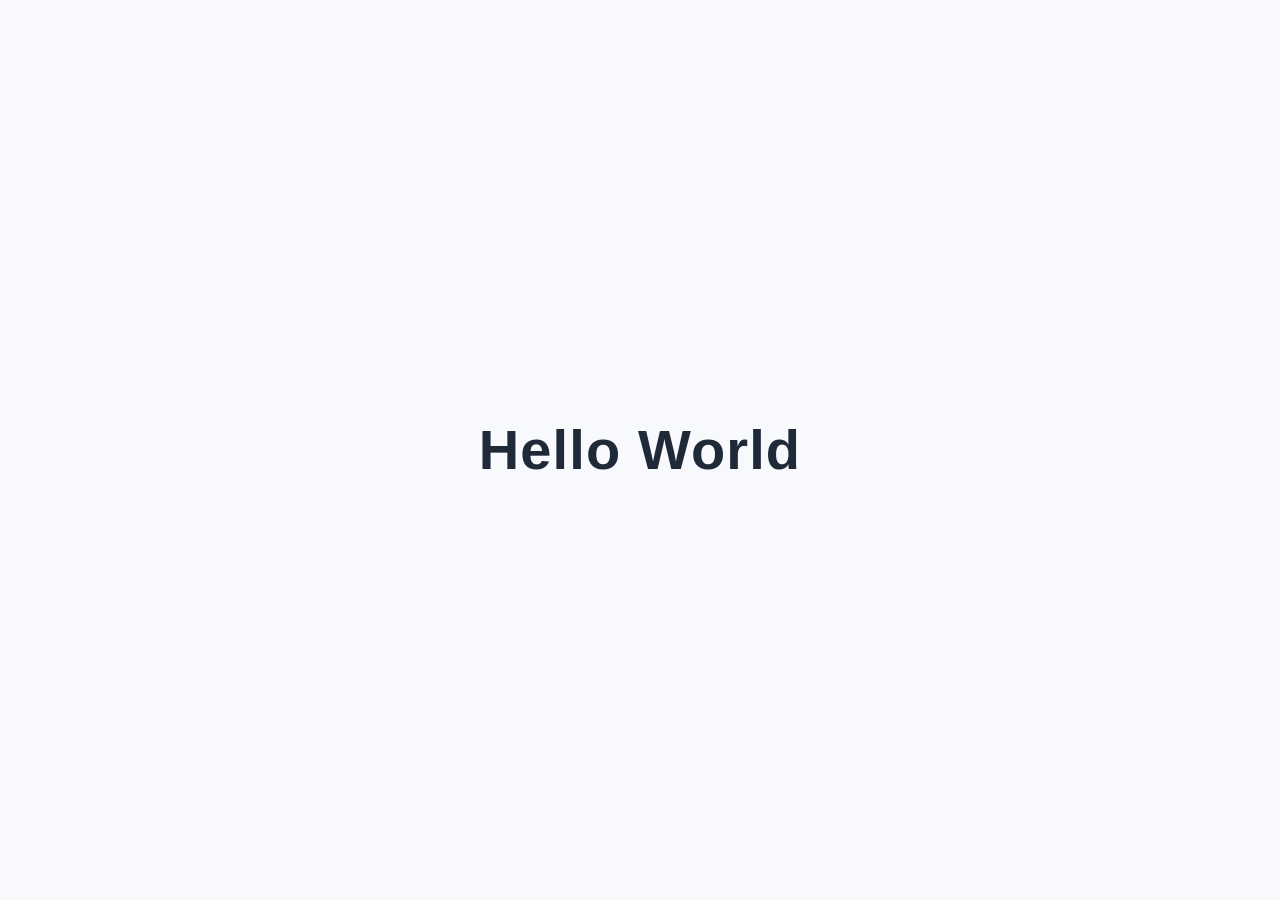
==== index.html @ 7c7beb5a "Create index.html" ====
﻿<!doctype html>
<html lang="de">
<head>
  <meta charset="utf-8">
  <meta name="viewport" content="width=device-width, initial-scale=1">
  <title>Hello World</title>
  <style>
    :root {
      color-scheme: light;
    }

    * {
      box-sizing: border-box;
    }

    html,
    body {
      height: 100%;
      margin: 0;
    }

    body {
      display: grid;
      place-items: center;
      background: #f7f9fc;
      color: #1f2937;
      font-family: "Segoe UI", "Helvetica Neue", Arial, sans-serif;
    }

    h1 {
      margin: 0;
      font-size: clamp(2rem, 6vw, 3.5rem);
      font-weight: 700;
      line-height: 1.1;
      letter-spacing: 0.02em;
      text-align: center;
    }
  </style>
</head>
<body>
  <h1>Hello World</h1>
</body>
</html>
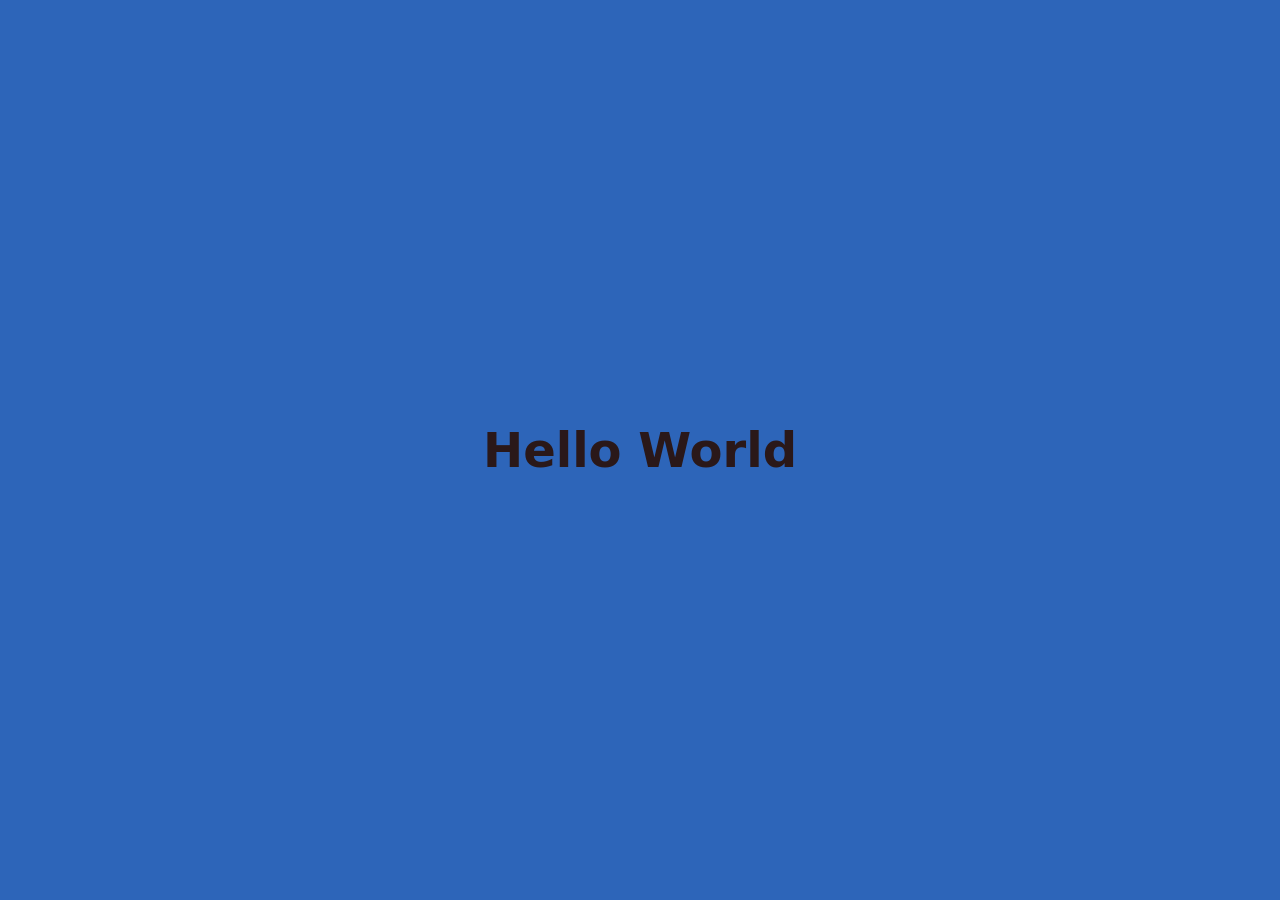
==== commit 6472a689: "different colour" ====
--- a/index.html
+++ b/index.html
@@ -1,43 +1,15 @@
 ﻿<!doctype html>
 <html lang="de">
-<head>
-  <meta charset="utf-8">
-  <meta name="viewport" content="width=device-width, initial-scale=1">
-  <title>Hello World</title>
-  <style>
-    :root {
-      color-scheme: light;
-    }
-
-    * {
-      box-sizing: border-box;
-    }
-
-    html,
-    body {
-      height: 100%;
-      margin: 0;
-    }
-
-    body {
-      display: grid;
-      place-items: center;
-      background: #f7f9fc;
-      color: #1f2937;
-      font-family: "Segoe UI", "Helvetica Neue", Arial, sans-serif;
-    }
-
-    h1 {
-      margin: 0;
-      font-size: clamp(2rem, 6vw, 3.5rem);
-      font-weight: 700;
-      line-height: 1.1;
-      letter-spacing: 0.02em;
-      text-align: center;
-    }
-  </style>
-</head>
-<body>
-  <h1>Hello World</h1>
-</body>
+  <head>
+    <meta charset="utf-8" />
+    <meta name="viewport" content="width=device-width, initial-scale=1" />
+    <title>Hello World</title>
+    <link rel="stylesheet" href="styles.css" />
+  </head>
+  <body>
+    <main>
+      <h1>Hello World</h1>
+    </main>
+    <script src="script.js"></script>
+  </body>
 </html>
--- a/styles.css
+++ b/styles.css
@@ -0,0 +1,19 @@
+﻿html,
+body {
+  height: 100%;
+  margin: 0;
+}
+
+body {
+  display: grid;
+  place-items: center;
+  background: #2d65b9;
+  color: #2a1819;
+  font-family: system-ui, -apple-system, "Segoe UI", Roboto, sans-serif;
+}
+
+h1 {
+  margin: 0;
+  font-size: clamp(2rem, 5vw, 3rem);
+  font-weight: 700;
+}
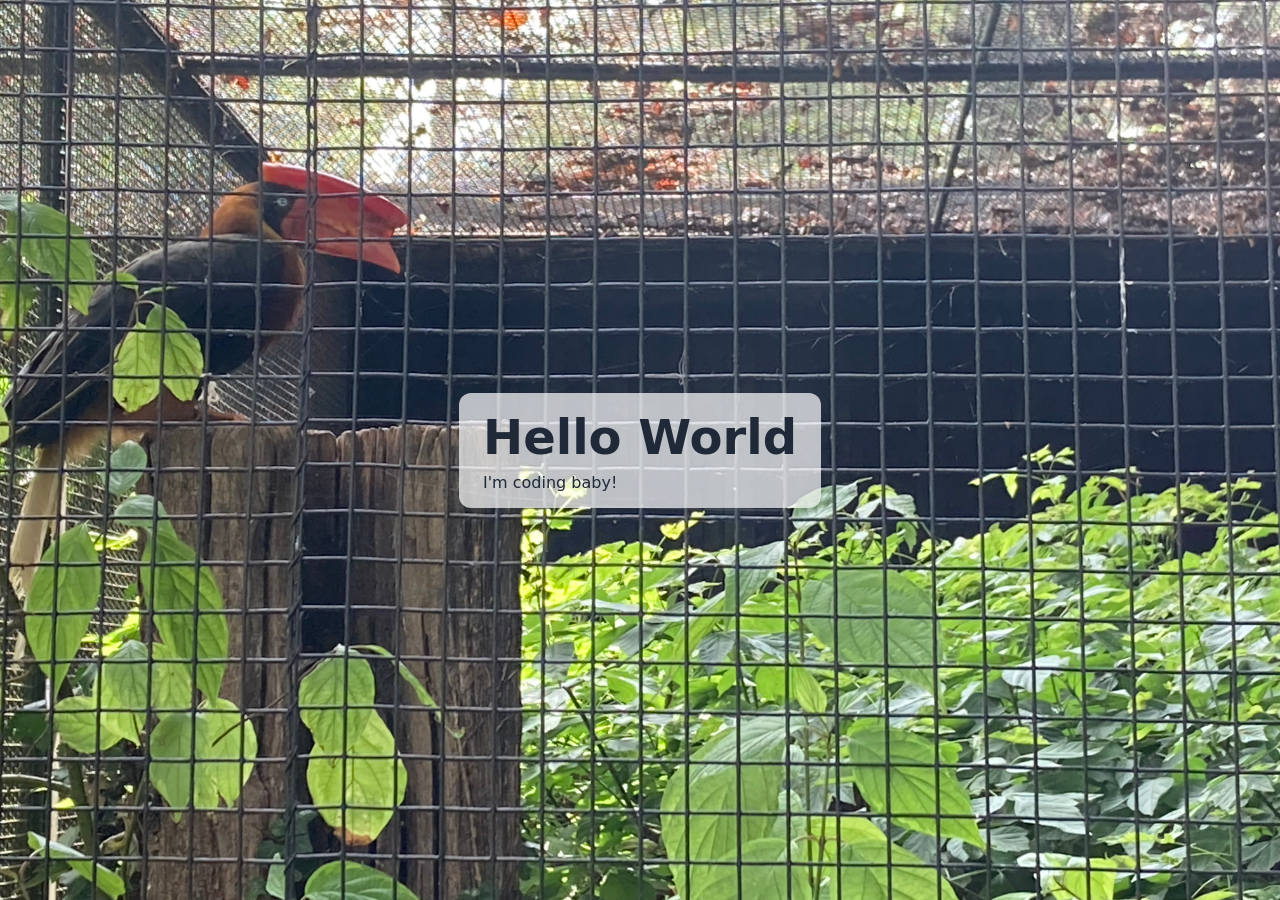
==== commit 315ac0c5: "picture in the background" ====
--- a/index.html
+++ b/index.html
@@ -9,6 +9,7 @@
   <body>
     <main>
       <h1>Hello World</h1>
+      <p>I'm coding baby!</p>
     </main>
     <script src="script.js"></script>
   </body>
--- a/styles.css
+++ b/styles.css
@@ -7,9 +7,19 @@
 body {
   display: grid;
   place-items: center;
-  background: #2d65b9;
-  color: #2a1819;
+  background-color: #f5f7fa;
+  background-image: url("IMG_8023.JPG");
+  background-size: cover;
+  background-position: center;
+  background-repeat: no-repeat;
+  color: #1f2937;
   font-family: system-ui, -apple-system, "Segoe UI", Roboto, sans-serif;
+}
+
+main {
+  background: rgba(255, 255, 255, 0.7);
+  padding: 1rem 1.5rem;
+  border-radius: 0.75rem;
 }
 
 h1 {
@@ -17,3 +27,7 @@
   font-size: clamp(2rem, 5vw, 3rem);
   font-weight: 700;
 }
+
+p {
+  margin: 0.5rem 0 0;
+}
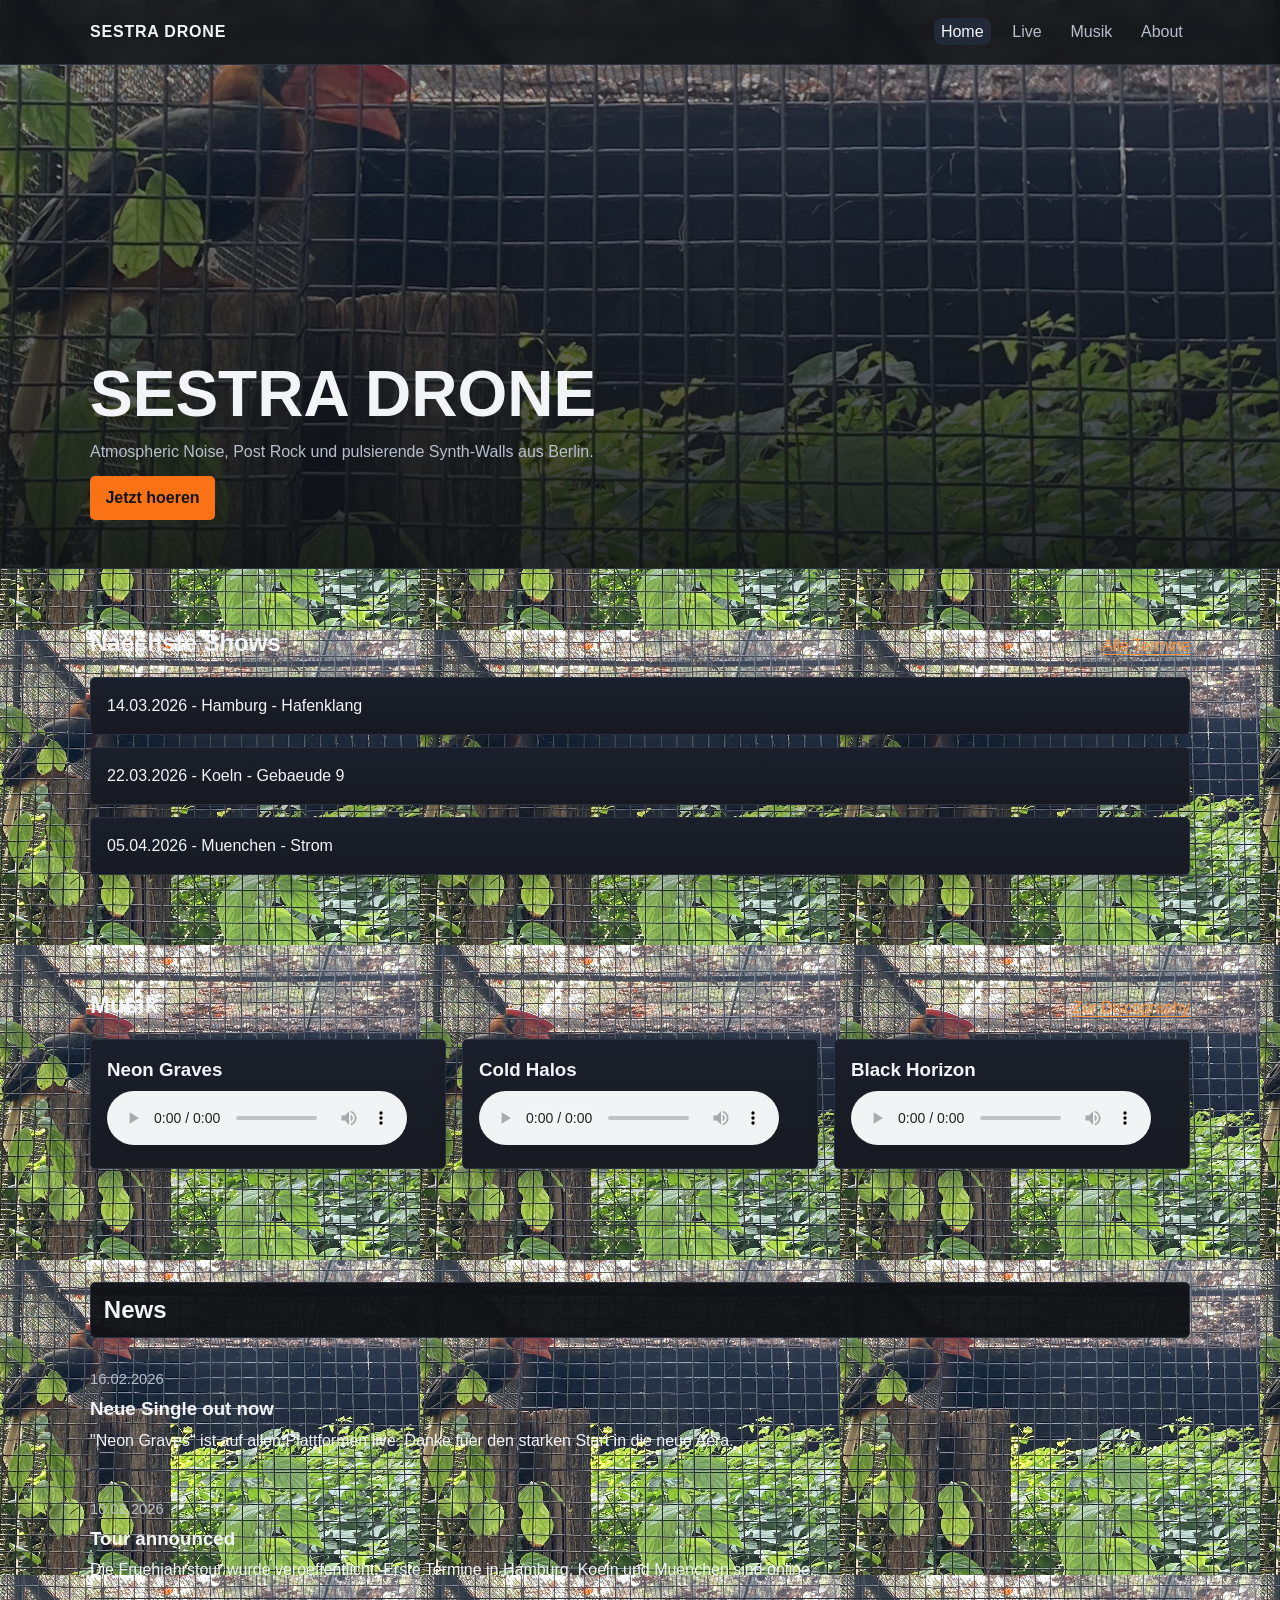
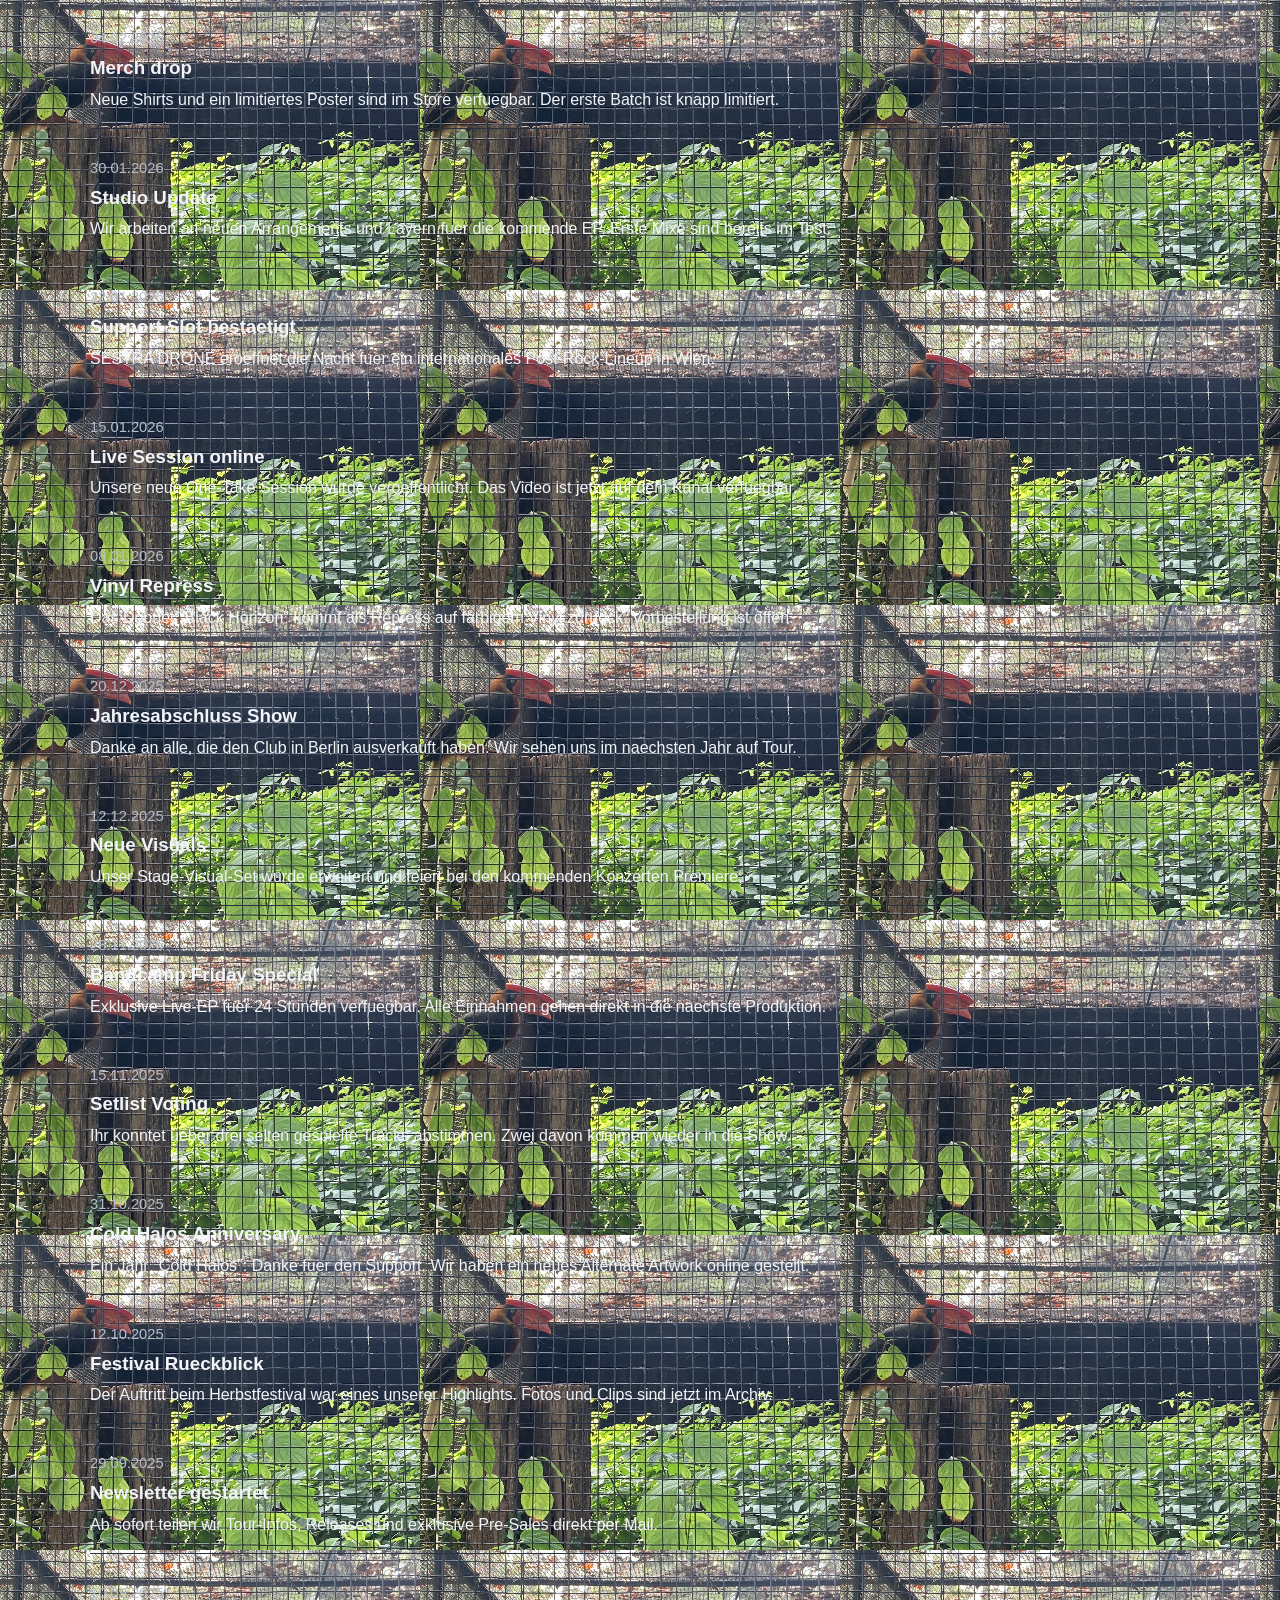
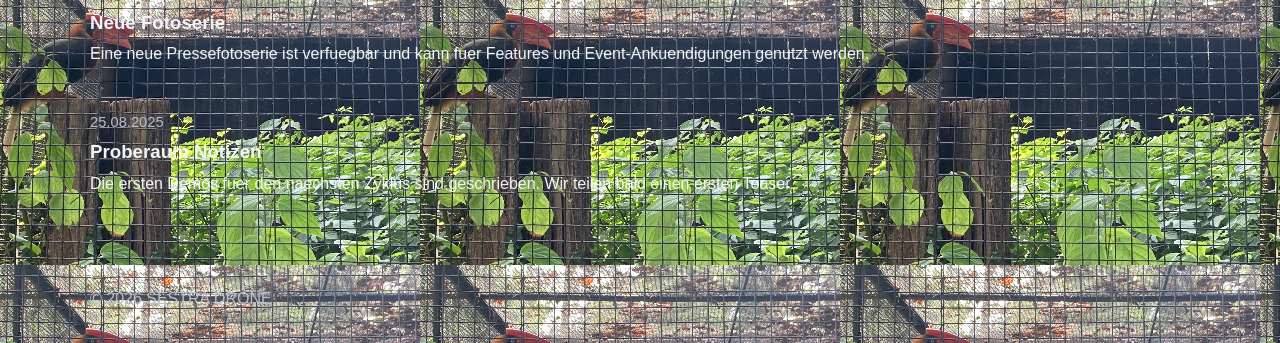
==== commit 89a6440b: "band website update" ====
--- a/index.html
+++ b/index.html
@@ -1,16 +1,180 @@
-﻿<!doctype html>
+<!doctype html>
 <html lang="de">
-  <head>
-    <meta charset="utf-8" />
-    <meta name="viewport" content="width=device-width, initial-scale=1" />
-    <title>Hello World</title>
-    <link rel="stylesheet" href="styles.css" />
-  </head>
-  <body>
-    <main>
-      <h1>Hello World</h1>
-      <p>I'm coding baby!</p>
-    </main>
-    <script src="script.js"></script>
-  </body>
+<head>
+  <meta charset="utf-8" />
+  <meta name="viewport" content="width=device-width, initial-scale=1" />
+  <title>SESTRA DRONE | Home</title>
+  <meta name="description" content="Offizielle Band-Website von SESTRA DRONE." />
+  <link rel="stylesheet" href="assets/css/styles.css" />
+</head>
+<body class="home-page">
+  <a class="skip-link" href="#main-content">Zum Inhalt springen</a>
+
+  <header class="site-header">
+    <div class="container header-inner">
+      <a class="brand" href="index.html" aria-label="SESTRA DRONE Startseite">SESTRA DRONE</a>
+      <nav aria-label="Hauptnavigation">
+        <ul class="nav-list">
+          <li><a aria-current="page" href="index.html">Home</a></li>
+          <li><a href="live.html">Live</a></li>
+          <li><a href="music.html">Musik</a></li>
+          <li><a href="about.html">About</a></li>
+        </ul>
+      </nav>
+    </div>
+  </header>
+
+  <main id="main-content">
+    <section class="hero" aria-label="Band Hero">
+      <div class="container hero-inner">
+        <h1>SESTRA DRONE</h1>
+        <p class="lead">Atmospheric Noise, Post Rock und pulsierende Synth-Walls aus Berlin.</p>
+        <a class="btn" href="music.html">Jetzt hoeren</a>
+      </div>
+    </section>
+
+    <section class="section">
+      <div class="container">
+        <div class="section-head">
+          <h2>Naechste Shows</h2>
+          <a class="text-link" href="live.html">Alle Termine</a>
+        </div>
+        <ul class="show-list">
+          <li class="card">
+            <time datetime="2026-03-14">14.03.2026</time> - Hamburg - Hafenklang
+          </li>
+          <li class="card">
+            <time datetime="2026-03-22">22.03.2026</time> - Koeln - Gebaeude 9
+          </li>
+          <li class="card">
+            <time datetime="2026-04-05">05.04.2026</time> - Muenchen - Strom
+          </li>
+        </ul>
+      </div>
+    </section>
+
+    <section class="section">
+      <div class="container">
+        <div class="section-head">
+          <h2>Musik</h2>
+          <a class="text-link" href="music.html">Zur Discography</a>
+        </div>
+        <div class="grid cols-3">
+          <article class="card">
+            <h3>Neon Graves</h3>
+            <audio controls aria-label="Track Neon Graves">
+              <source src="assets/img/track-placeholder.mp3" type="audio/mpeg" />
+            </audio>
+          </article>
+          <article class="card">
+            <h3>Cold Halos</h3>
+            <audio controls aria-label="Track Cold Halos">
+              <source src="assets/img/track-placeholder.mp3" type="audio/mpeg" />
+            </audio>
+          </article>
+          <article class="card">
+            <h3>Black Horizon</h3>
+            <audio controls aria-label="Track Black Horizon">
+              <source src="assets/img/track-placeholder.mp3" type="audio/mpeg" />
+            </audio>
+          </article>
+        </div>
+      </div>
+    </section>
+
+    <section class="section news-section" aria-label="News Feed">
+      <div class="container">
+        <h2 class="news-heading">News</h2>
+        <div class="news-feed" role="list" aria-label="Band News Timeline">
+          <article class="news-item" role="listitem">
+            <p class="news-date"><time datetime="2026-02-16">16.02.2026</time></p>
+            <h3>Neue Single out now</h3>
+            <p>"Neon Graves" ist auf allen Plattformen live. Danke fuer den starken Start in die neue Aera.</p>
+          </article>
+          <article class="news-item" role="listitem">
+            <p class="news-date"><time datetime="2026-02-10">10.02.2026</time></p>
+            <h3>Tour announced</h3>
+            <p>Die Fruehjahrstour wurde veroeffentlicht. Erste Termine in Hamburg, Koeln und Muenchen sind online.</p>
+          </article>
+          <article class="news-item" role="listitem">
+            <p class="news-date"><time datetime="2026-02-04">04.02.2026</time></p>
+            <h3>Merch drop</h3>
+            <p>Neue Shirts und ein limitiertes Poster sind im Store verfuegbar. Der erste Batch ist knapp limitiert.</p>
+          </article>
+          <article class="news-item" role="listitem">
+            <p class="news-date"><time datetime="2026-01-30">30.01.2026</time></p>
+            <h3>Studio Update</h3>
+            <p>Wir arbeiten an neuen Arrangements und Layern fuer die kommende EP. Erste Mixe sind bereits im Test.</p>
+          </article>
+          <article class="news-item" role="listitem">
+            <p class="news-date"><time datetime="2026-01-22">22.01.2026</time></p>
+            <h3>Support Slot bestaetigt</h3>
+            <p>SESTRA DRONE eroeffnet die Nacht fuer ein internationales Post-Rock-Lineup in Wien.</p>
+          </article>
+          <article class="news-item" role="listitem">
+            <p class="news-date"><time datetime="2026-01-15">15.01.2026</time></p>
+            <h3>Live Session online</h3>
+            <p>Unsere neue One-Take Session wurde veroeffentlicht. Das Video ist jetzt auf dem Kanal verfuegbar.</p>
+          </article>
+          <article class="news-item" role="listitem">
+            <p class="news-date"><time datetime="2026-01-08">08.01.2026</time></p>
+            <h3>Vinyl Repress</h3>
+            <p>Das Debuet "Black Horizon" kommt als Repress auf farbigem Vinyl zurueck. Vorbestellung ist offen.</p>
+          </article>
+          <article class="news-item" role="listitem">
+            <p class="news-date"><time datetime="2025-12-20">20.12.2025</time></p>
+            <h3>Jahresabschluss Show</h3>
+            <p>Danke an alle, die den Club in Berlin ausverkauft haben. Wir sehen uns im naechsten Jahr auf Tour.</p>
+          </article>
+          <article class="news-item" role="listitem">
+            <p class="news-date"><time datetime="2025-12-12">12.12.2025</time></p>
+            <h3>Neue Visuals</h3>
+            <p>Unser Stage-Visual-Set wurde erweitert und feiert bei den kommenden Konzerten Premiere.</p>
+          </article>
+          <article class="news-item" role="listitem">
+            <p class="news-date"><time datetime="2025-11-28">28.11.2025</time></p>
+            <h3>Bandcamp Friday Special</h3>
+            <p>Exklusive Live-EP fuer 24 Stunden verfuegbar. Alle Einnahmen gehen direkt in die naechste Produktion.</p>
+          </article>
+          <article class="news-item" role="listitem">
+            <p class="news-date"><time datetime="2025-11-15">15.11.2025</time></p>
+            <h3>Setlist Voting</h3>
+            <p>Ihr konntet ueber drei selten gespielte Tracks abstimmen. Zwei davon kommen wieder in die Show.</p>
+          </article>
+          <article class="news-item" role="listitem">
+            <p class="news-date"><time datetime="2025-10-31">31.10.2025</time></p>
+            <h3>Cold Halos Anniversary</h3>
+            <p>Ein Jahr "Cold Halos": Danke fuer den Support. Wir haben ein neues Alternate Artwork online gestellt.</p>
+          </article>
+          <article class="news-item" role="listitem">
+            <p class="news-date"><time datetime="2025-10-12">12.10.2025</time></p>
+            <h3>Festival Rueckblick</h3>
+            <p>Der Auftritt beim Herbstfestival war eines unserer Highlights. Fotos und Clips sind jetzt im Archiv.</p>
+          </article>
+          <article class="news-item" role="listitem">
+            <p class="news-date"><time datetime="2025-09-29">29.09.2025</time></p>
+            <h3>Newsletter gestartet</h3>
+            <p>Ab sofort teilen wir Tour-Infos, Releases und exklusive Pre-Sales direkt per Mail.</p>
+          </article>
+          <article class="news-item" role="listitem">
+            <p class="news-date"><time datetime="2025-09-10">10.09.2025</time></p>
+            <h3>Neue Fotoserie</h3>
+            <p>Eine neue Pressefotoserie ist verfuegbar und kann fuer Features und Event-Ankuendigungen genutzt werden.</p>
+          </article>
+          <article class="news-item" role="listitem">
+            <p class="news-date"><time datetime="2025-08-25">25.08.2025</time></p>
+            <h3>Proberaum Notizen</h3>
+            <p>Die ersten Demos fuer den naechsten Zyklus sind geschrieben. Wir teilen bald einen ersten Teaser.</p>
+          </article>
+        </div>
+      </div>
+    </section>
+  </main>
+
+  <footer class="site-footer">
+    <div class="container">
+      <p>&copy; 2026 SESTRA DRONE</p>
+    </div>
+  </footer>
+</body>
 </html>
--- a/assets/css/styles.css
+++ b/assets/css/styles.css
@@ -0,0 +1,307 @@
+/* Reset */
+*,
+*::before,
+*::after {
+  box-sizing: border-box;
+}
+
+* {
+  margin: 0;
+}
+
+img,
+picture,
+video,
+canvas,
+svg {
+  display: block;
+  max-width: 100%;
+}
+
+input,
+button,
+textarea,
+select {
+  font: inherit;
+}
+
+html,
+body {
+  min-height: 100%;
+}
+
+:root {
+  --bg: #0f1115;
+  --surface: #171a21;
+  --text: #f2f4f8;
+  --muted: #b7bfcc;
+  --line: #2a3140;
+  --accent: #f97316;
+  --accent-2: #fb923c;
+  --radius: 5px;
+  --container: 1100px;
+  --shadow: 0 8px 24px rgba(0, 0, 0, 0.25);
+}
+
+body {
+  font-family: "Segoe UI", "Helvetica Neue", Helvetica, Arial, sans-serif;
+  line-height: 1.5;
+  background: radial-gradient(circle at 10% 10%, #1f2430, var(--bg) 45%);
+  color: var(--text);
+}
+
+.home-page {
+  background-image: url("../../IMG_8023.JPG");
+  background-repeat: repeat;
+  background-size: 420px auto;
+}
+
+a {
+  color: inherit;
+}
+
+a:focus-visible,
+button:focus-visible,
+audio:focus-visible {
+  outline: 3px solid var(--accent-2);
+  outline-offset: 2px;
+}
+
+.skip-link {
+  position: absolute;
+  top: -50px;
+  left: 8px;
+  background: #fff;
+  color: #000;
+  padding: 0.5rem 0.75rem;
+  border-radius: 8px;
+}
+
+.skip-link:focus-visible {
+  top: 8px;
+}
+
+.container {
+  width: min(100% - 2rem, var(--container));
+  margin-inline: auto;
+}
+
+.section {
+  padding: 2.5rem 0;
+}
+
+.section-head {
+  display: flex;
+  justify-content: space-between;
+  align-items: baseline;
+  gap: 1rem;
+  margin-bottom: 1rem;
+}
+
+.lead {
+  color: var(--muted);
+  max-width: 65ch;
+}
+
+/* Header */
+.site-header {
+  position: sticky;
+  top: 0;
+  z-index: 1000;
+  background: rgba(15, 17, 21, 0.92);
+  backdrop-filter: blur(6px);
+  border-bottom: 1px solid var(--line);
+}
+
+.header-inner {
+  display: flex;
+  justify-content: space-between;
+  align-items: center;
+  min-height: 64px;
+  gap: 1rem;
+}
+
+.brand {
+  font-weight: 800;
+  letter-spacing: 0.05em;
+  text-decoration: none;
+}
+
+.nav-list {
+  list-style: none;
+  display: flex;
+  gap: 0.9rem;
+  padding: 0;
+}
+
+.nav-list a {
+  text-decoration: none;
+  padding: 0.3rem 0.45rem;
+  border-radius: 8px;
+  color: var(--muted);
+}
+
+.nav-list a[aria-current="page"],
+.nav-list a:hover {
+  color: var(--text);
+  background: #222938;
+}
+
+/* Hero */
+.hero {
+  min-height: 56vh;
+  display: grid;
+  align-items: end;
+  background:
+    linear-gradient(rgba(15, 17, 21, 0.35), rgba(15, 17, 21, 0.9)),
+    url("../../IMG_8023.JPG") center/cover no-repeat;
+  border-bottom: 1px solid var(--line);
+}
+
+.hero-inner {
+  padding: 4rem 0 3rem;
+}
+
+.hero h1 {
+  font-size: clamp(2rem, 8vw, 4rem);
+  line-height: 1.05;
+  margin-bottom: 0.75rem;
+}
+
+/* Cards / Buttons / Lists */
+.card {
+  background: linear-gradient(180deg, #1a1f2b, var(--surface));
+  border: 1px solid var(--line);
+  border-radius: var(--radius);
+  padding: 1rem;
+  box-shadow: var(--shadow);
+}
+
+.card h2,
+.card h3 {
+  margin-bottom: 0.45rem;
+}
+
+.btn {
+  display: inline-block;
+  margin-top: 0.75rem;
+  padding: 0.55rem 0.9rem;
+  border-radius: 5px;
+  border: 1px solid transparent;
+  background: var(--accent);
+  color: #151515;
+  text-decoration: none;
+  font-weight: 700;
+}
+
+.btn:hover {
+  background: var(--accent-2);
+}
+
+.text-link {
+  color: var(--accent-2);
+  text-decoration: underline;
+  text-underline-offset: 3px;
+}
+
+.show-list,
+.plain-list {
+  list-style: none;
+  padding: 0;
+}
+
+.show-list {
+  display: grid;
+  gap: 0.75rem;
+}
+
+.plain-list li + li {
+  margin-top: 0.5rem;
+}
+
+/* Grid utilities */
+.grid {
+  display: grid;
+  gap: 1rem;
+}
+
+.cols-2,
+.cols-3 {
+  grid-template-columns: 1fr;
+}
+
+/* Music player placeholder */
+.player-placeholder {
+  margin-top: 1rem;
+}
+
+.embed-box {
+  margin-top: 0.75rem;
+  border: 1px dashed var(--line);
+  border-radius: 5px;
+  min-height: 160px;
+  display: grid;
+  place-items: center;
+  color: var(--muted);
+}
+
+/* News Feed */
+.news-section {
+  border-top: 1px solid var(--line);
+}
+
+.news-heading {
+  position: sticky;
+  top: 64px;
+  z-index: 10;
+  background: rgba(15, 17, 21, 0.96);
+  border: 1px solid var(--line);
+  border-radius: 5px;
+  padding: 0.55rem 0.8rem;
+  margin-bottom: 1rem;
+}
+
+.news-feed {
+  display: grid;
+  gap: 0.85rem;
+}
+
+.news-item {
+  padding: 0.9rem 0 1rem;
+  border-bottom: 1px solid var(--line);
+}
+
+.news-date {
+  color: var(--muted);
+  font-size: 0.92rem;
+  margin-bottom: 0.3rem;
+}
+
+.news-item h3 {
+  margin-bottom: 0.35rem;
+}
+
+.news-item:last-child {
+  border-bottom: 0;
+}
+
+/* Footer */
+.site-footer {
+  padding: 1.2rem 0 2rem;
+  color: var(--muted);
+}
+
+/* Desktop breakpoint */
+@media (min-width: 860px) {
+  .cols-2 {
+    grid-template-columns: repeat(2, minmax(0, 1fr));
+  }
+
+  .cols-3 {
+    grid-template-columns: repeat(3, minmax(0, 1fr));
+  }
+
+  .section {
+    padding: 3.5rem 0;
+  }
+}
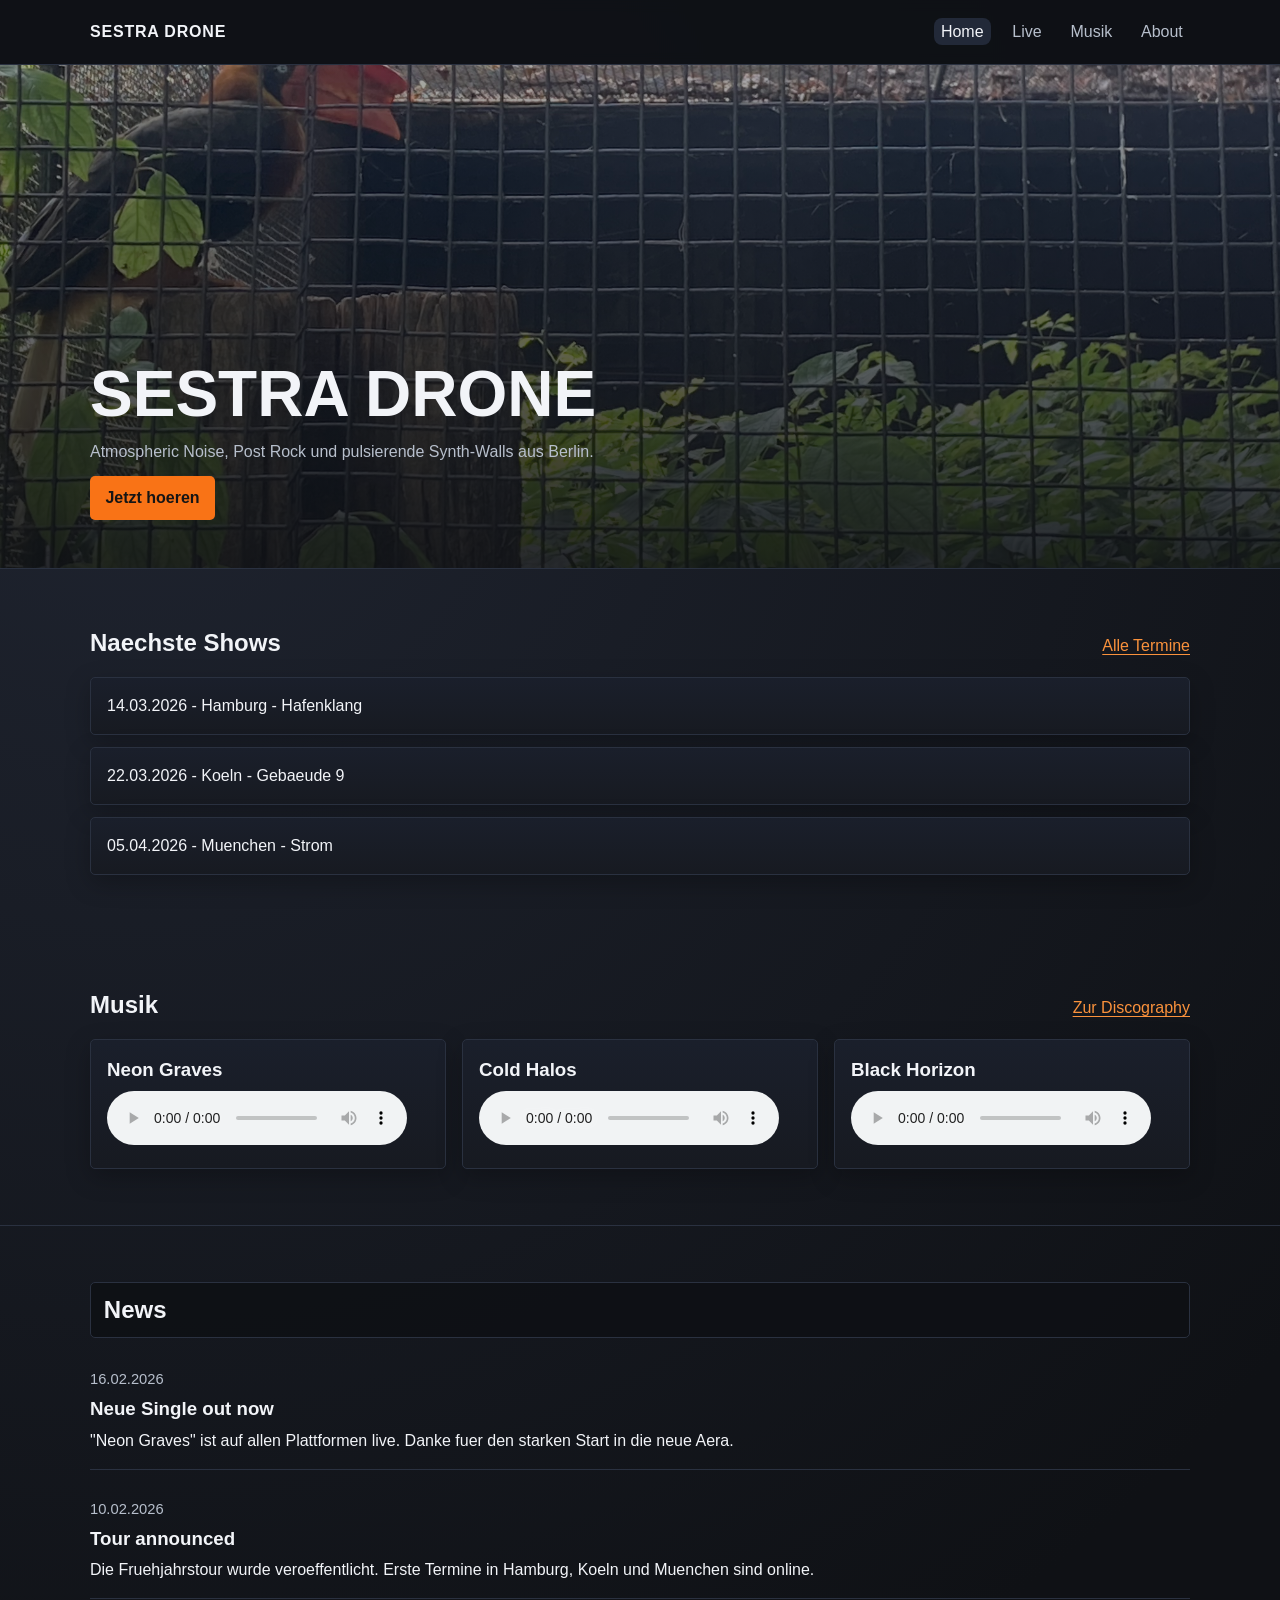
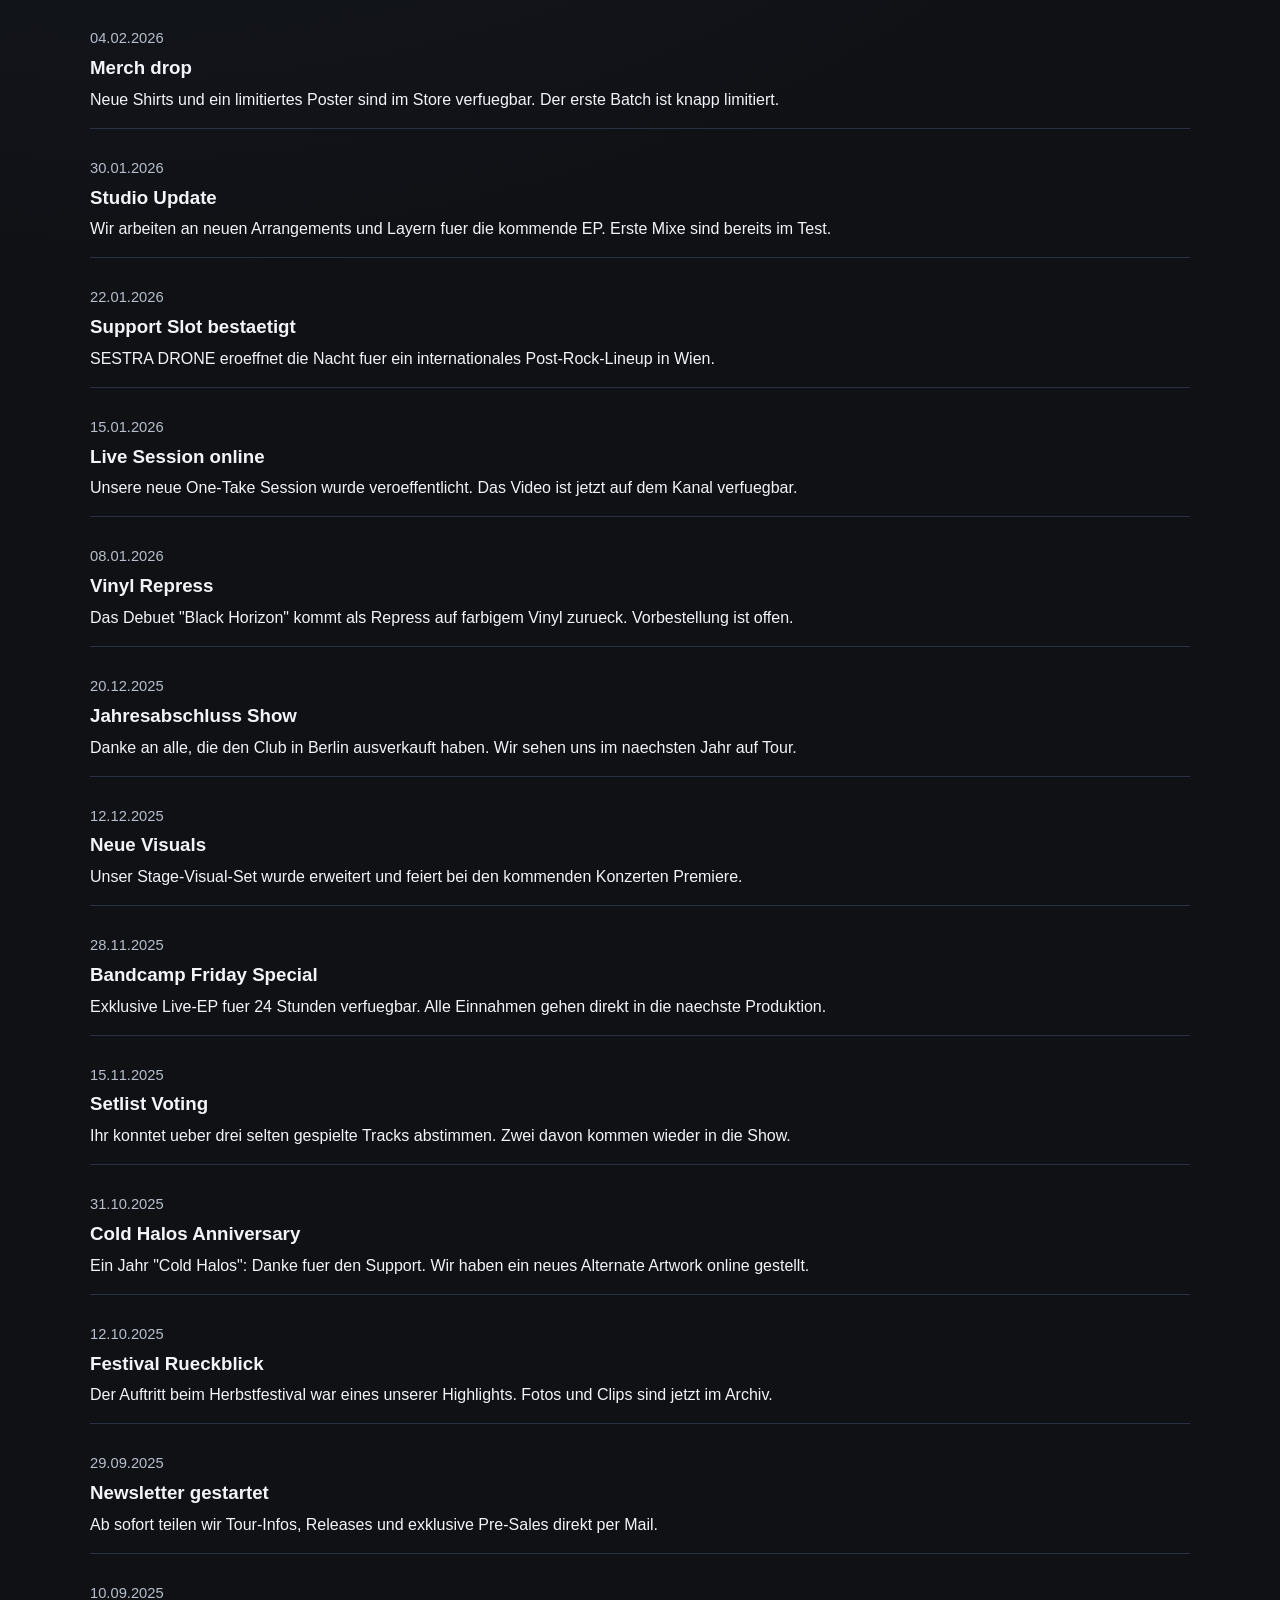
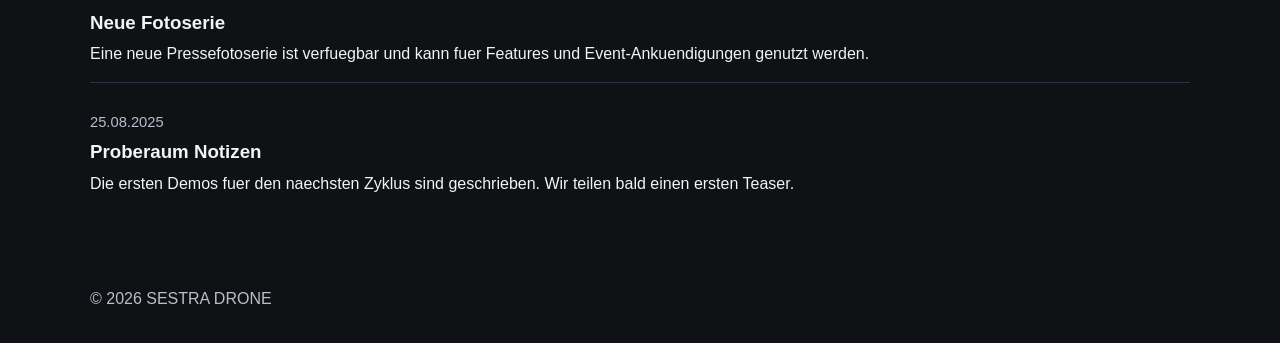
==== commit 333833d3: "Update index.html" ====
--- a/index.html
+++ b/index.html
@@ -1,4 +1,4 @@
-<!doctype html>
+﻿<!doctype html>
 <html lang="de">
 <head>
   <meta charset="utf-8" />
--- a/assets/css/styles.css
+++ b/assets/css/styles.css
@@ -28,7 +28,7 @@
 html,
 body {
   min-height: 100%;
-}
+} 
 
 :root {
   --bg: #0f1115;
@@ -50,12 +50,6 @@
   color: var(--text);
 }
 
-.home-page {
-  background-image: url("../../IMG_8023.JPG");
-  background-repeat: repeat;
-  background-size: 420px auto;
-}
-
 a {
   color: inherit;
 }
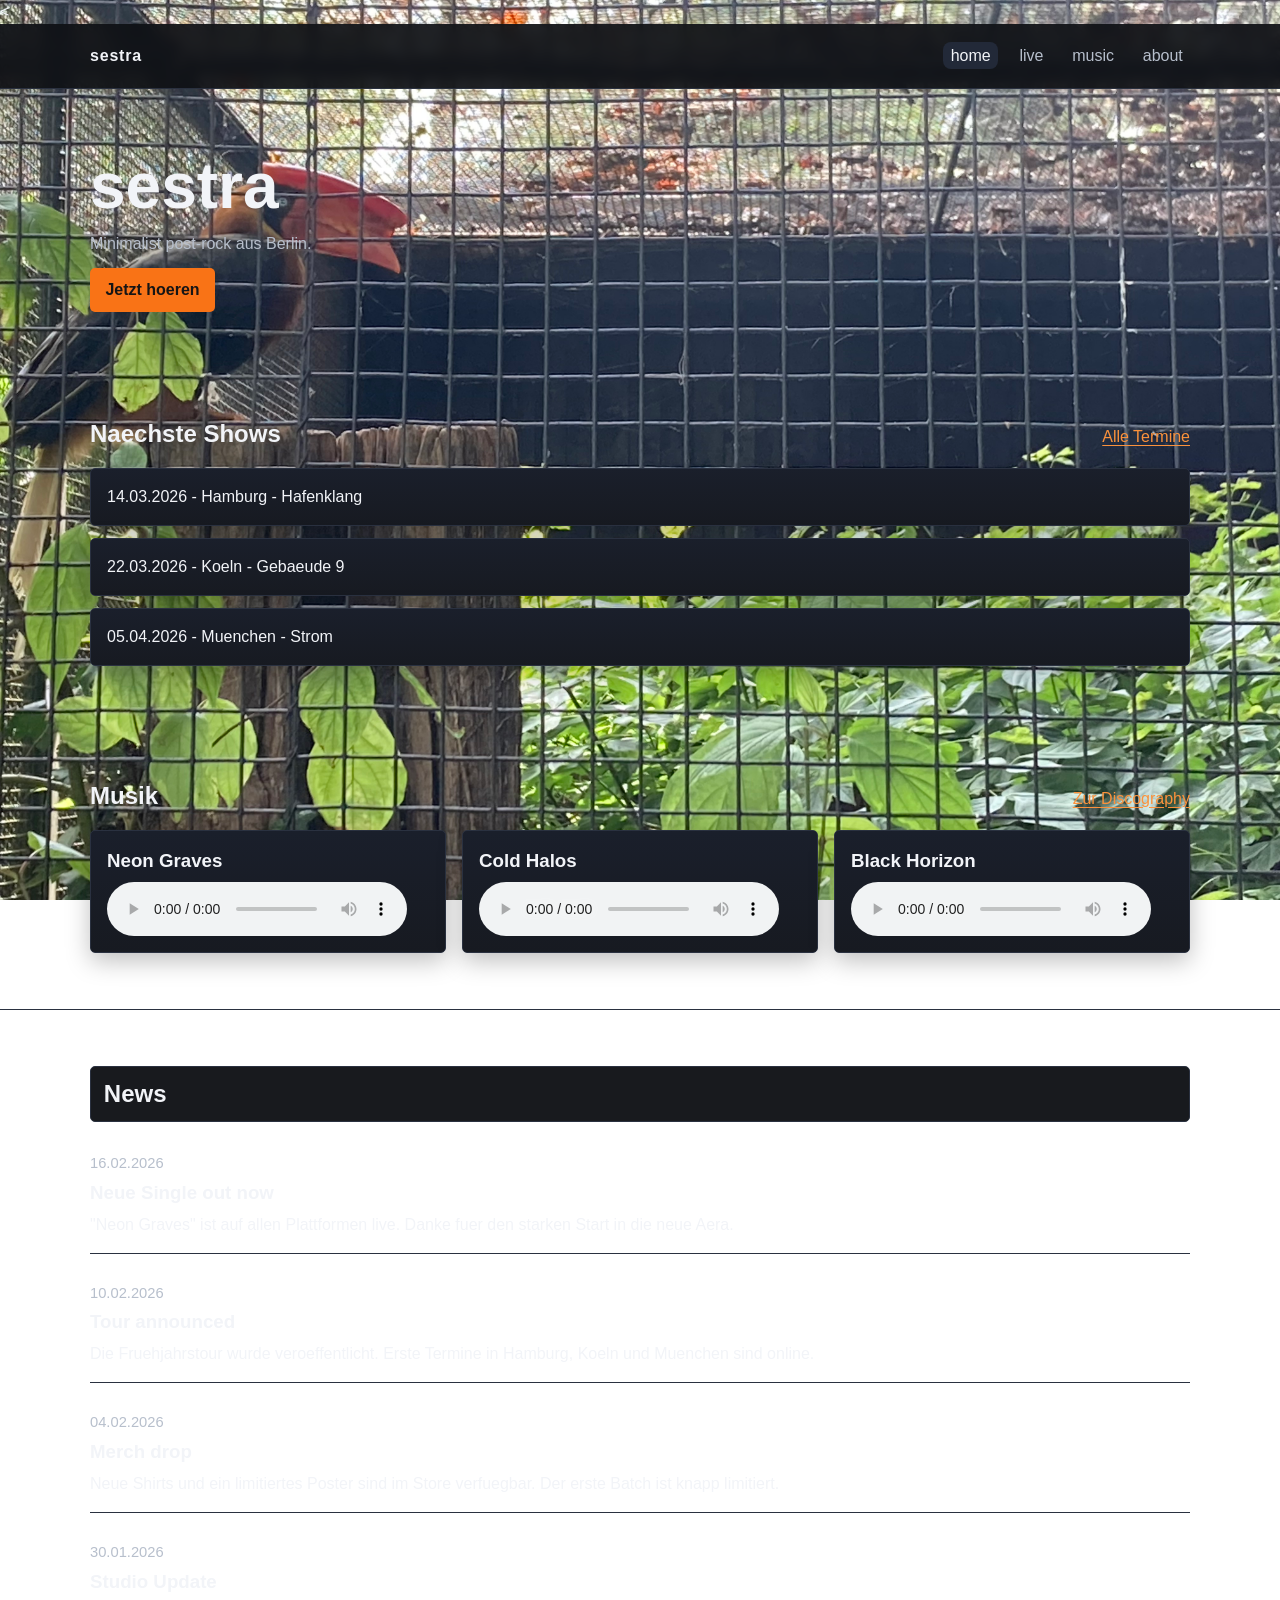
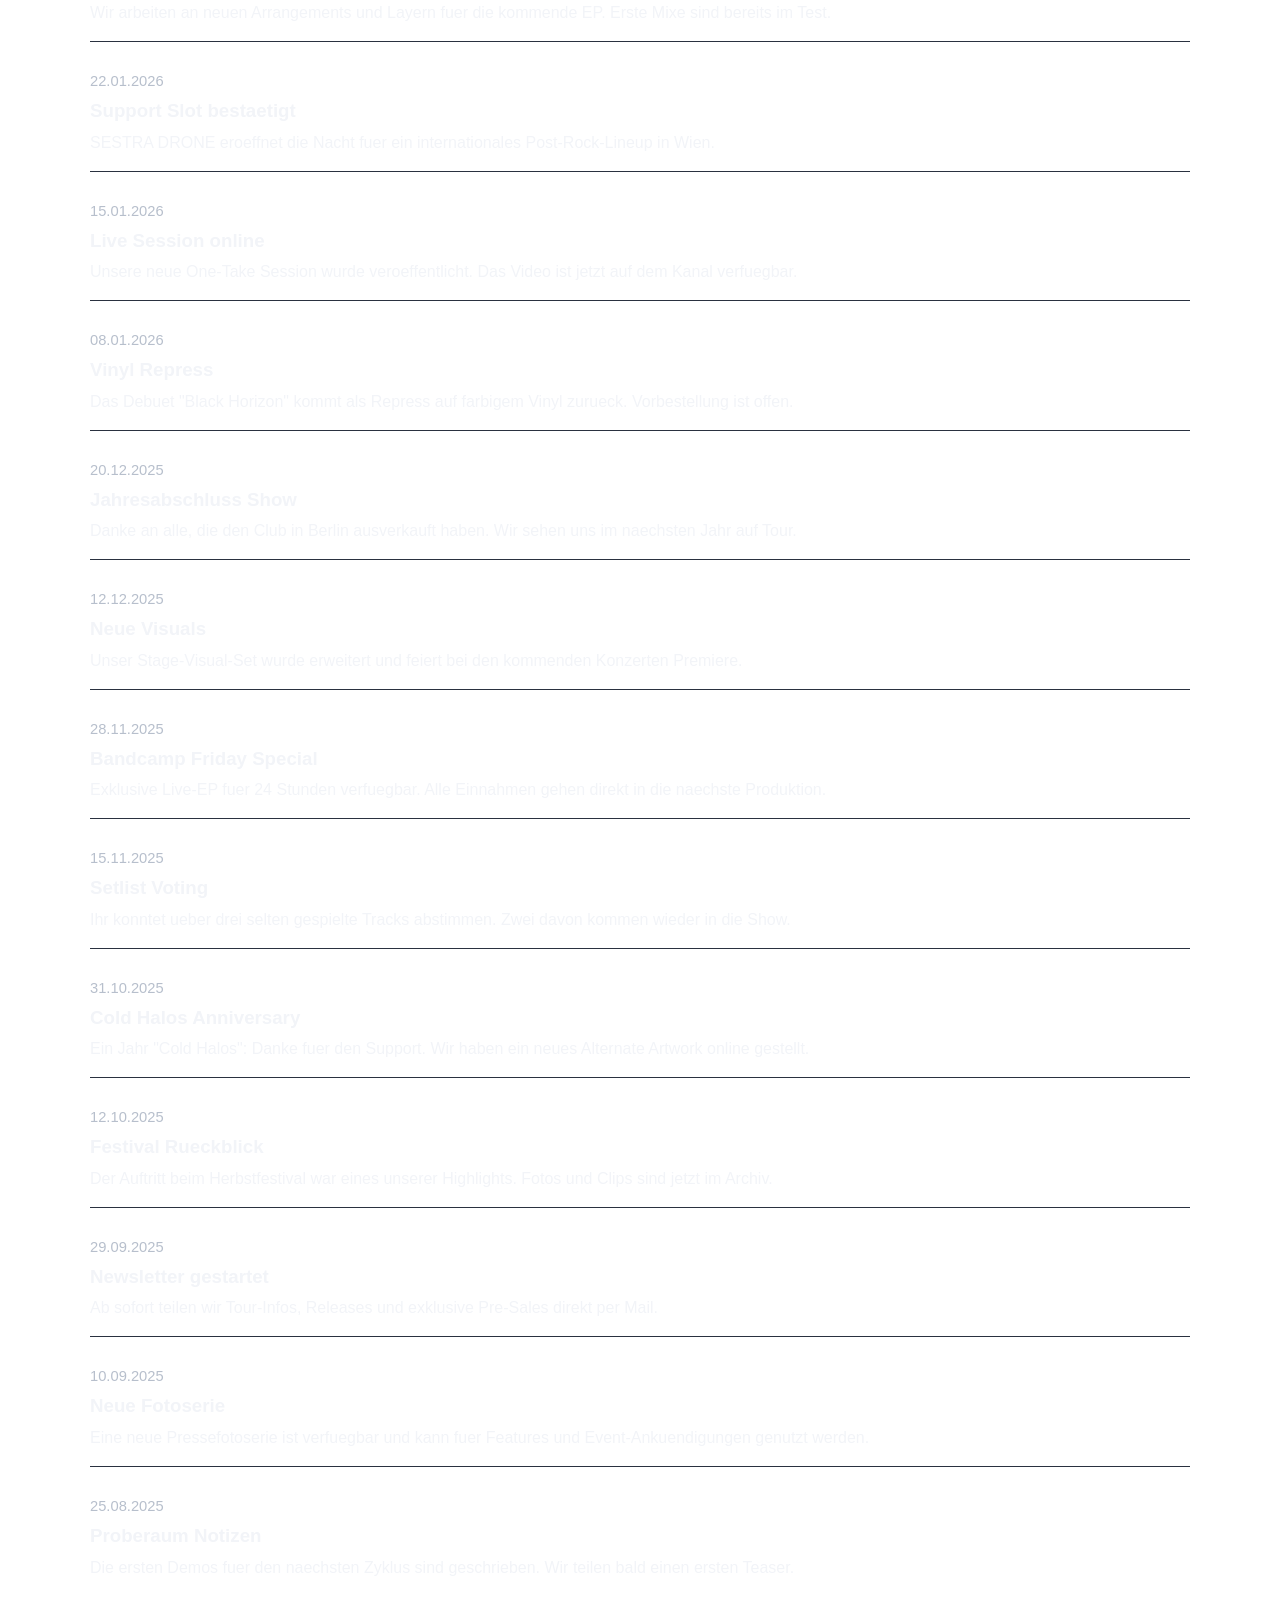
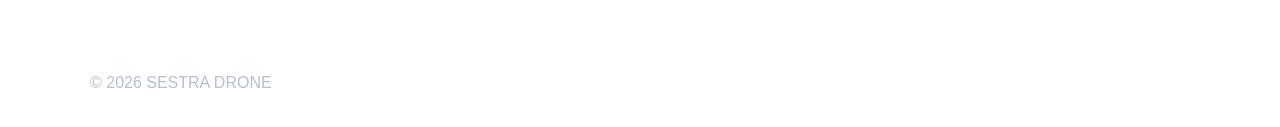
==== commit 673bcdcb: "MOD page content" ====
--- a/index.html
+++ b/index.html
@@ -1,10 +1,10 @@
-﻿<!doctype html>
+﻿<<!doctype html>
 <html lang="de">
 <head>
   <meta charset="utf-8" />
   <meta name="viewport" content="width=device-width, initial-scale=1" />
-  <title>SESTRA DRONE | Home</title>
-  <meta name="description" content="Offizielle Band-Website von SESTRA DRONE." />
+  <title>sestra | Home</title>
+  <meta name="description" content="Offizielle Band-Website von sestra." />
   <link rel="stylesheet" href="assets/css/styles.css" />
 </head>
 <body class="home-page">
@@ -12,13 +12,13 @@
 
   <header class="site-header">
     <div class="container header-inner">
-      <a class="brand" href="index.html" aria-label="SESTRA DRONE Startseite">SESTRA DRONE</a>
+      <a class="brand" href="index.html" aria-label="sestra Startseite">sestra</a>
       <nav aria-label="Hauptnavigation">
         <ul class="nav-list">
-          <li><a aria-current="page" href="index.html">Home</a></li>
-          <li><a href="live.html">Live</a></li>
-          <li><a href="music.html">Musik</a></li>
-          <li><a href="about.html">About</a></li>
+          <li><a aria-current="page" href="index.html">home</a></li>
+          <li><a href="live.html">live</a></li>
+          <li><a href="music.html">music</a></li>
+          <li><a href="about.html">about</a></li>
         </ul>
       </nav>
     </div>
@@ -27,8 +27,8 @@
   <main id="main-content">
     <section class="hero" aria-label="Band Hero">
       <div class="container hero-inner">
-        <h1>SESTRA DRONE</h1>
-        <p class="lead">Atmospheric Noise, Post Rock und pulsierende Synth-Walls aus Berlin.</p>
+        <h1>sestra</h1>
+        <p class="lead">Minimalist post-rock aus Berlin.</p>
         <a class="btn" href="music.html">Jetzt hoeren</a>
       </div>
     </section>
--- a/assets/css/styles.css
+++ b/assets/css/styles.css
@@ -54,6 +54,15 @@
   color: inherit;
 }
 
+.home-page {
+  background-image: url("../../IMG_8023.JPG");
+  background-repeat: repeat;
+  background-size: cover;
+  background-position: center;
+  background-attachment: fixed;
+}
+
+
 a:focus-visible,
 button:focus-visible,
 audio:focus-visible {
@@ -143,12 +152,12 @@
 
 /* Hero */
 .hero {
-  min-height: 56vh;
+  min-height: 30vh;
   display: grid;
   align-items: end;
   background:
     linear-gradient(rgba(15, 17, 21, 0.35), rgba(15, 17, 21, 0.9)),
-    url("../../IMG_8023.JPG") center/cover no-repeat;
+    /*url("../../IMG_8023.JPG") center/cover no-repeat;*/
   border-bottom: 1px solid var(--line);
 }
 
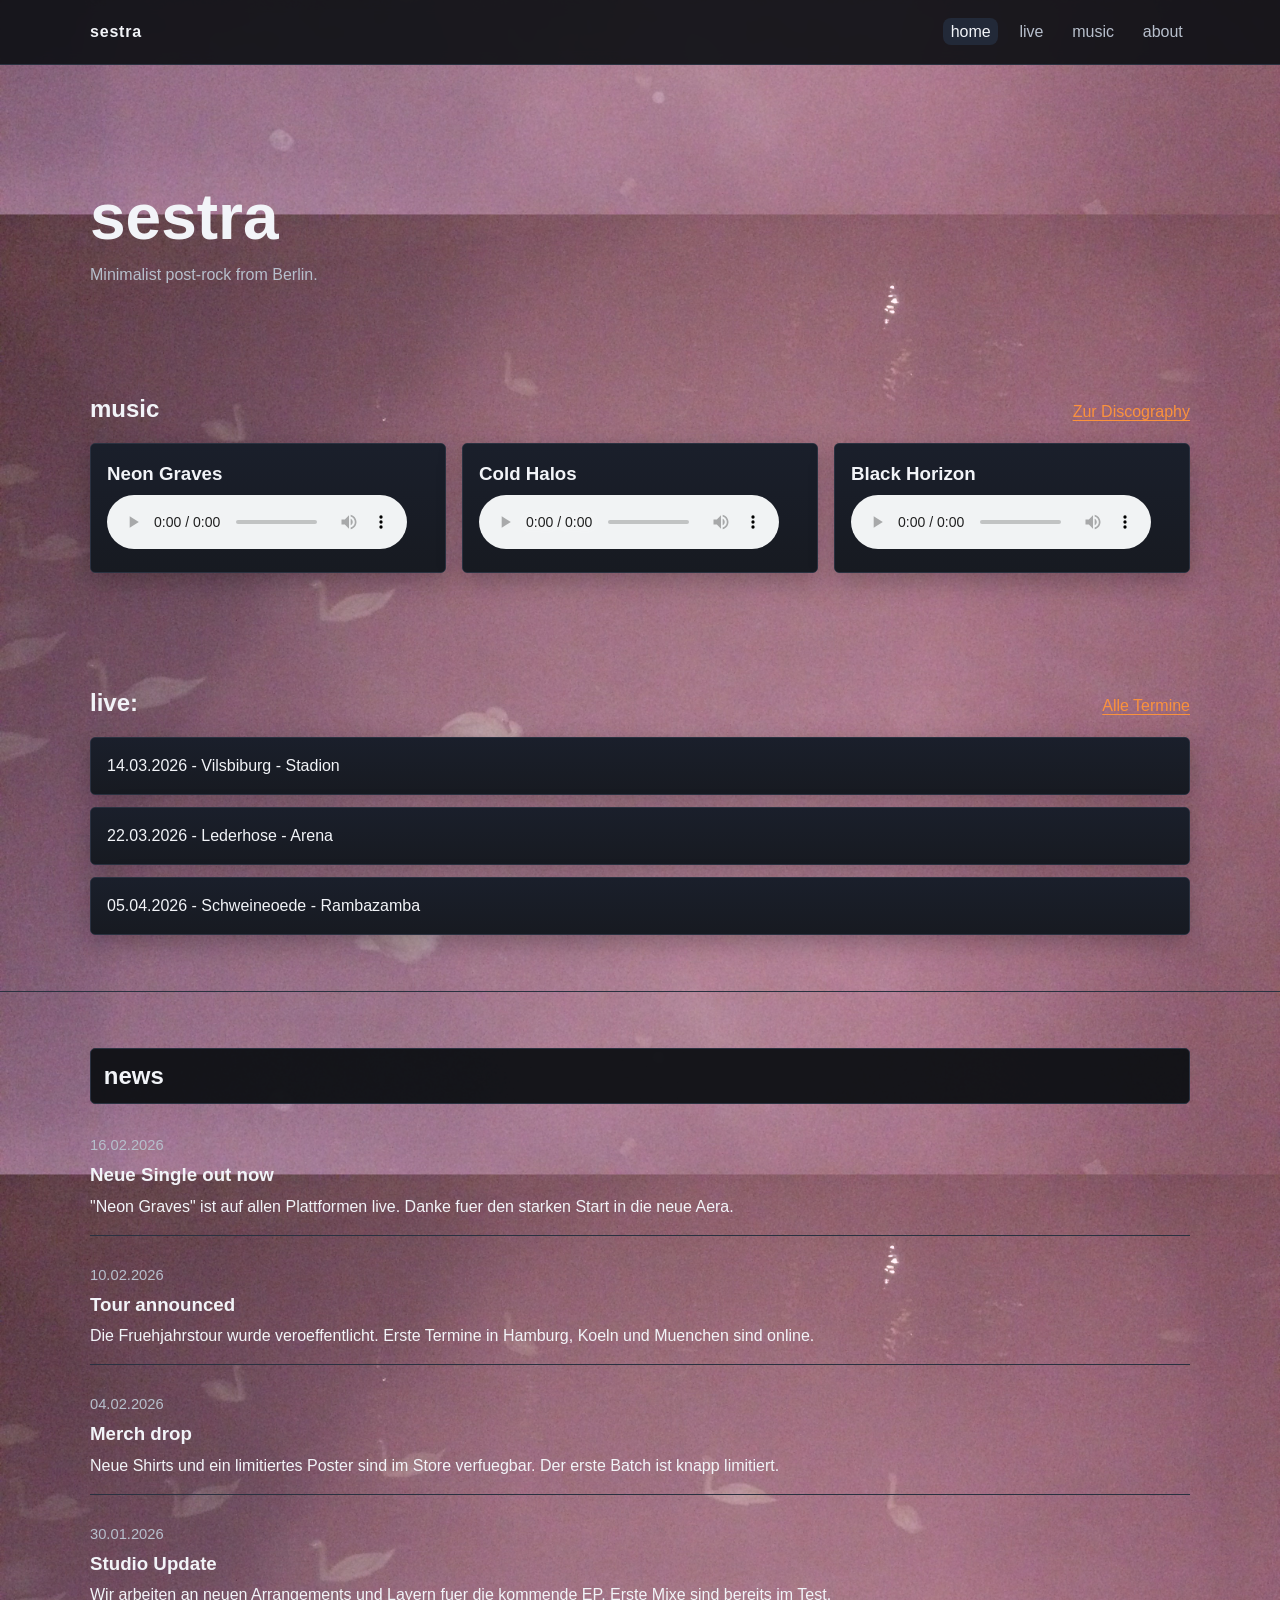
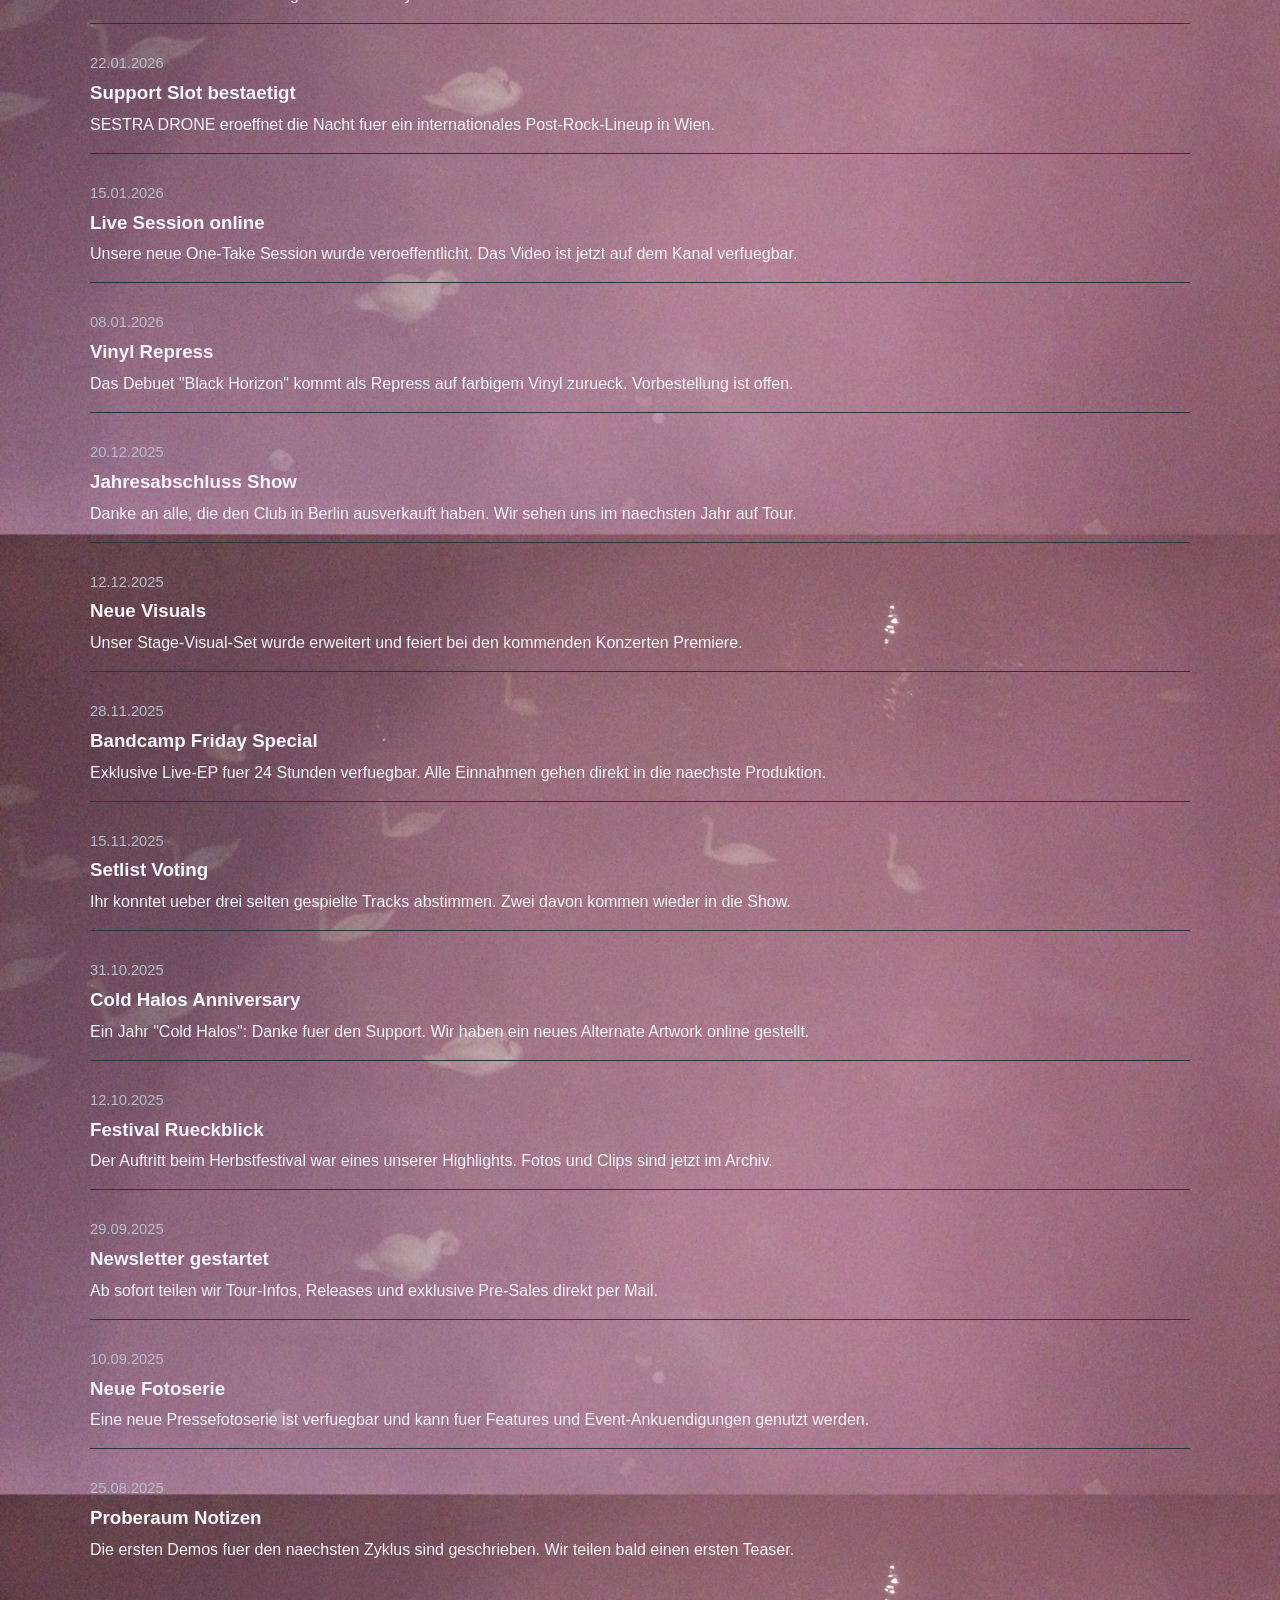
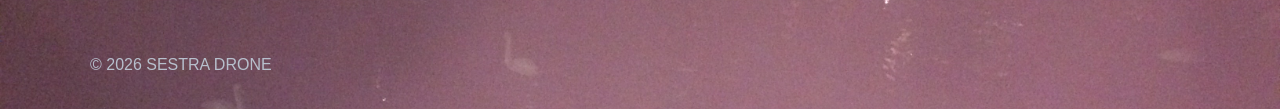
==== commit d3ada683: "MOD content and form" ====
--- a/index.html
+++ b/index.html
@@ -1,9 +1,9 @@
-﻿<<!doctype html>
+﻿<!doctype html>
 <html lang="de">
 <head>
   <meta charset="utf-8" />
   <meta name="viewport" content="width=device-width, initial-scale=1" />
-  <title>sestra | Home</title>
+  <title>sestra | home</title>
   <meta name="description" content="Offizielle Band-Website von sestra." />
   <link rel="stylesheet" href="assets/css/styles.css" />
 </head>
@@ -28,35 +28,14 @@
     <section class="hero" aria-label="Band Hero">
       <div class="container hero-inner">
         <h1>sestra</h1>
-        <p class="lead">Minimalist post-rock aus Berlin.</p>
-        <a class="btn" href="music.html">Jetzt hoeren</a>
+        <p class="lead">Minimalist post-rock from Berlin.</p>
       </div>
     </section>
 
     <section class="section">
       <div class="container">
         <div class="section-head">
-          <h2>Naechste Shows</h2>
-          <a class="text-link" href="live.html">Alle Termine</a>
-        </div>
-        <ul class="show-list">
-          <li class="card">
-            <time datetime="2026-03-14">14.03.2026</time> - Hamburg - Hafenklang
-          </li>
-          <li class="card">
-            <time datetime="2026-03-22">22.03.2026</time> - Koeln - Gebaeude 9
-          </li>
-          <li class="card">
-            <time datetime="2026-04-05">05.04.2026</time> - Muenchen - Strom
-          </li>
-        </ul>
-      </div>
-    </section>
-
-    <section class="section">
-      <div class="container">
-        <div class="section-head">
-          <h2>Musik</h2>
+          <h2>music</h2>
           <a class="text-link" href="music.html">Zur Discography</a>
         </div>
         <div class="grid cols-3">
@@ -82,9 +61,31 @@
       </div>
     </section>
 
+    <section class="section">
+      <div class="container">
+        <div class="section-head">
+          <h2>live:</h2>
+          <a class="text-link" href="live.html">Alle Termine</a>
+        </div>
+        <ul class="show-list">
+          <li class="card">
+            <time datetime="2026-03-14">14.03.2026</time> - Vilsbiburg - Stadion
+          </li>
+          <li class="card">
+            <time datetime="2026-03-22">22.03.2026</time> - Lederhose - Arena
+          </li>
+          <li class="card">
+            <time datetime="2026-04-05">05.04.2026</time> - Schweineoede - Rambazamba
+          </li>
+        </ul>
+      </div>
+    </section>
+
+    
+
     <section class="section news-section" aria-label="News Feed">
       <div class="container">
-        <h2 class="news-heading">News</h2>
+        <h2 class="news-heading">news</h2>
         <div class="news-feed" role="list" aria-label="Band News Timeline">
           <article class="news-item" role="listitem">
             <p class="news-date"><time datetime="2026-02-16">16.02.2026</time></p>
--- a/assets/css/styles.css
+++ b/assets/css/styles.css
@@ -55,11 +55,11 @@
 }
 
 .home-page {
-  background-image: url("../../IMG_8023.JPG");
+  background-image: url("../../assets/img/labute.JPG");
   background-repeat: repeat;
-  background-size: cover;
+  background-size: contain;
   background-position: center;
-  background-attachment: fixed;
+  background-attachment: local;
 }
 
 
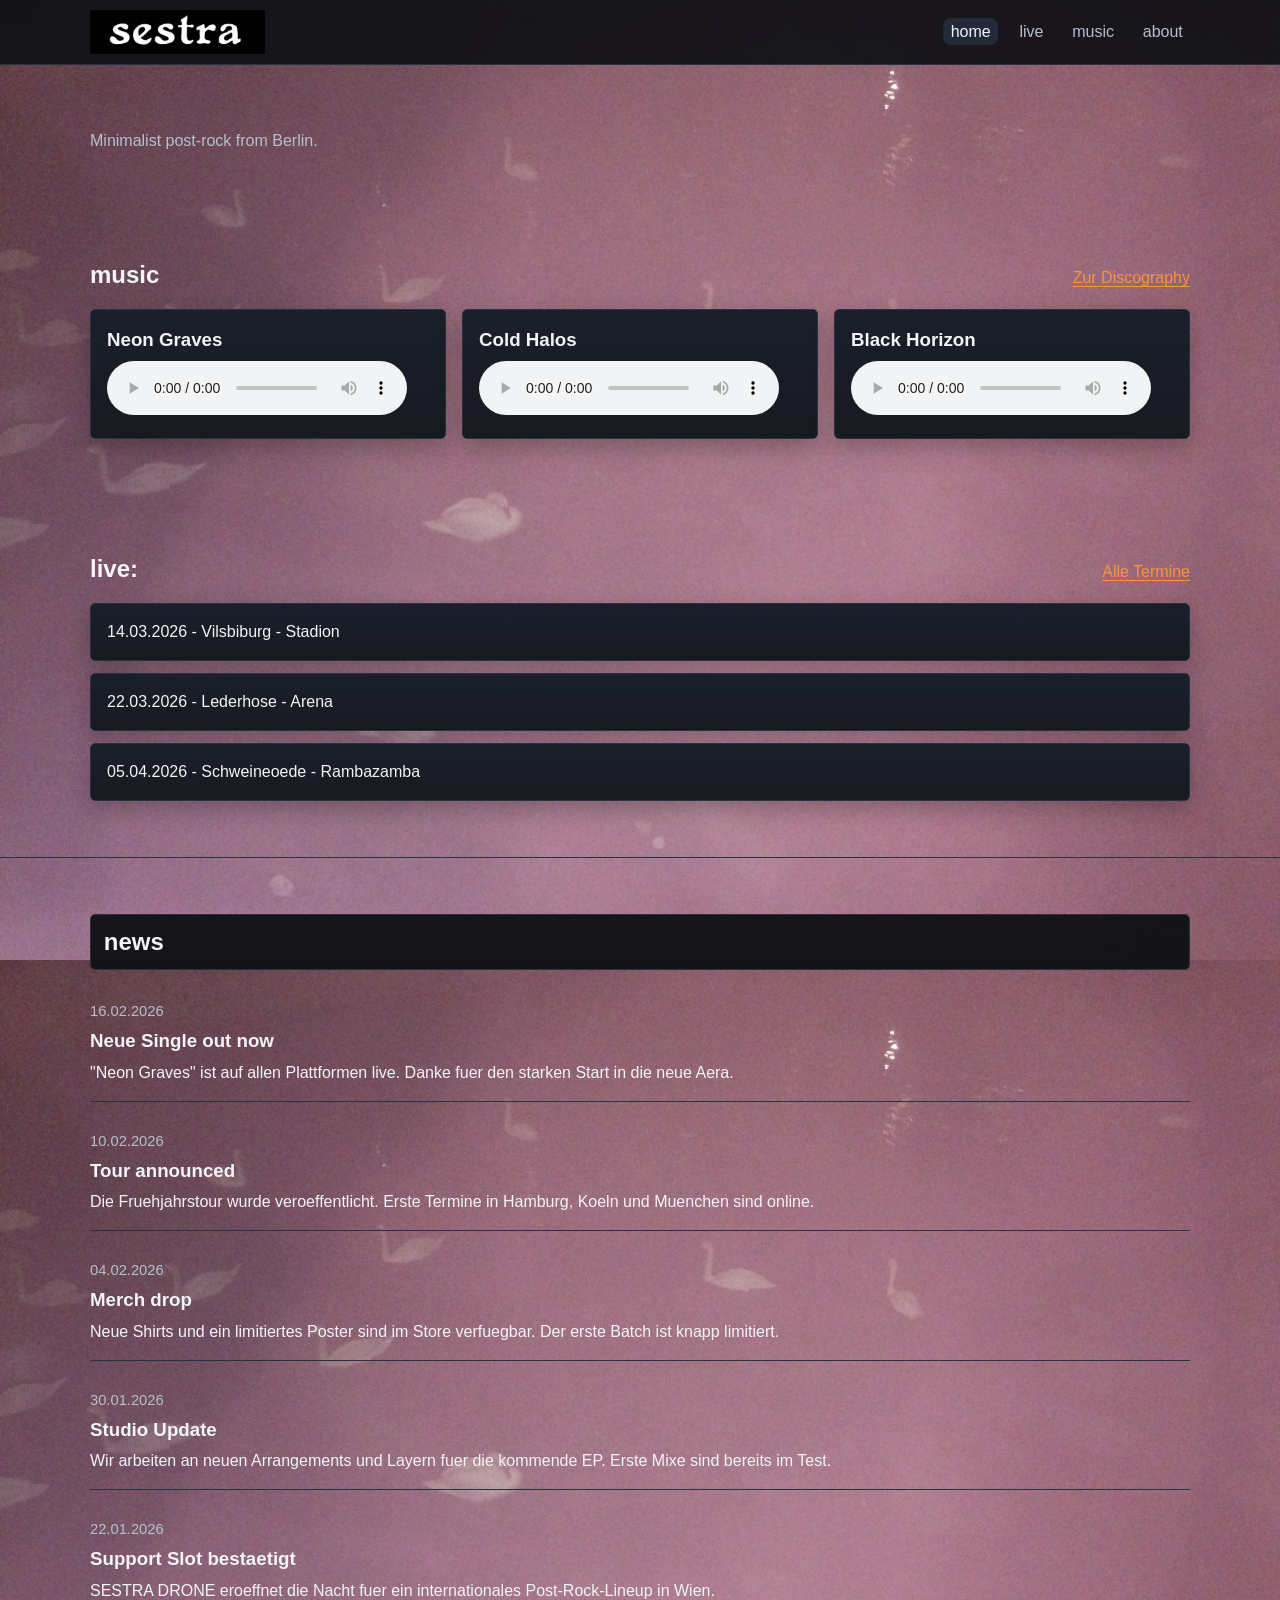
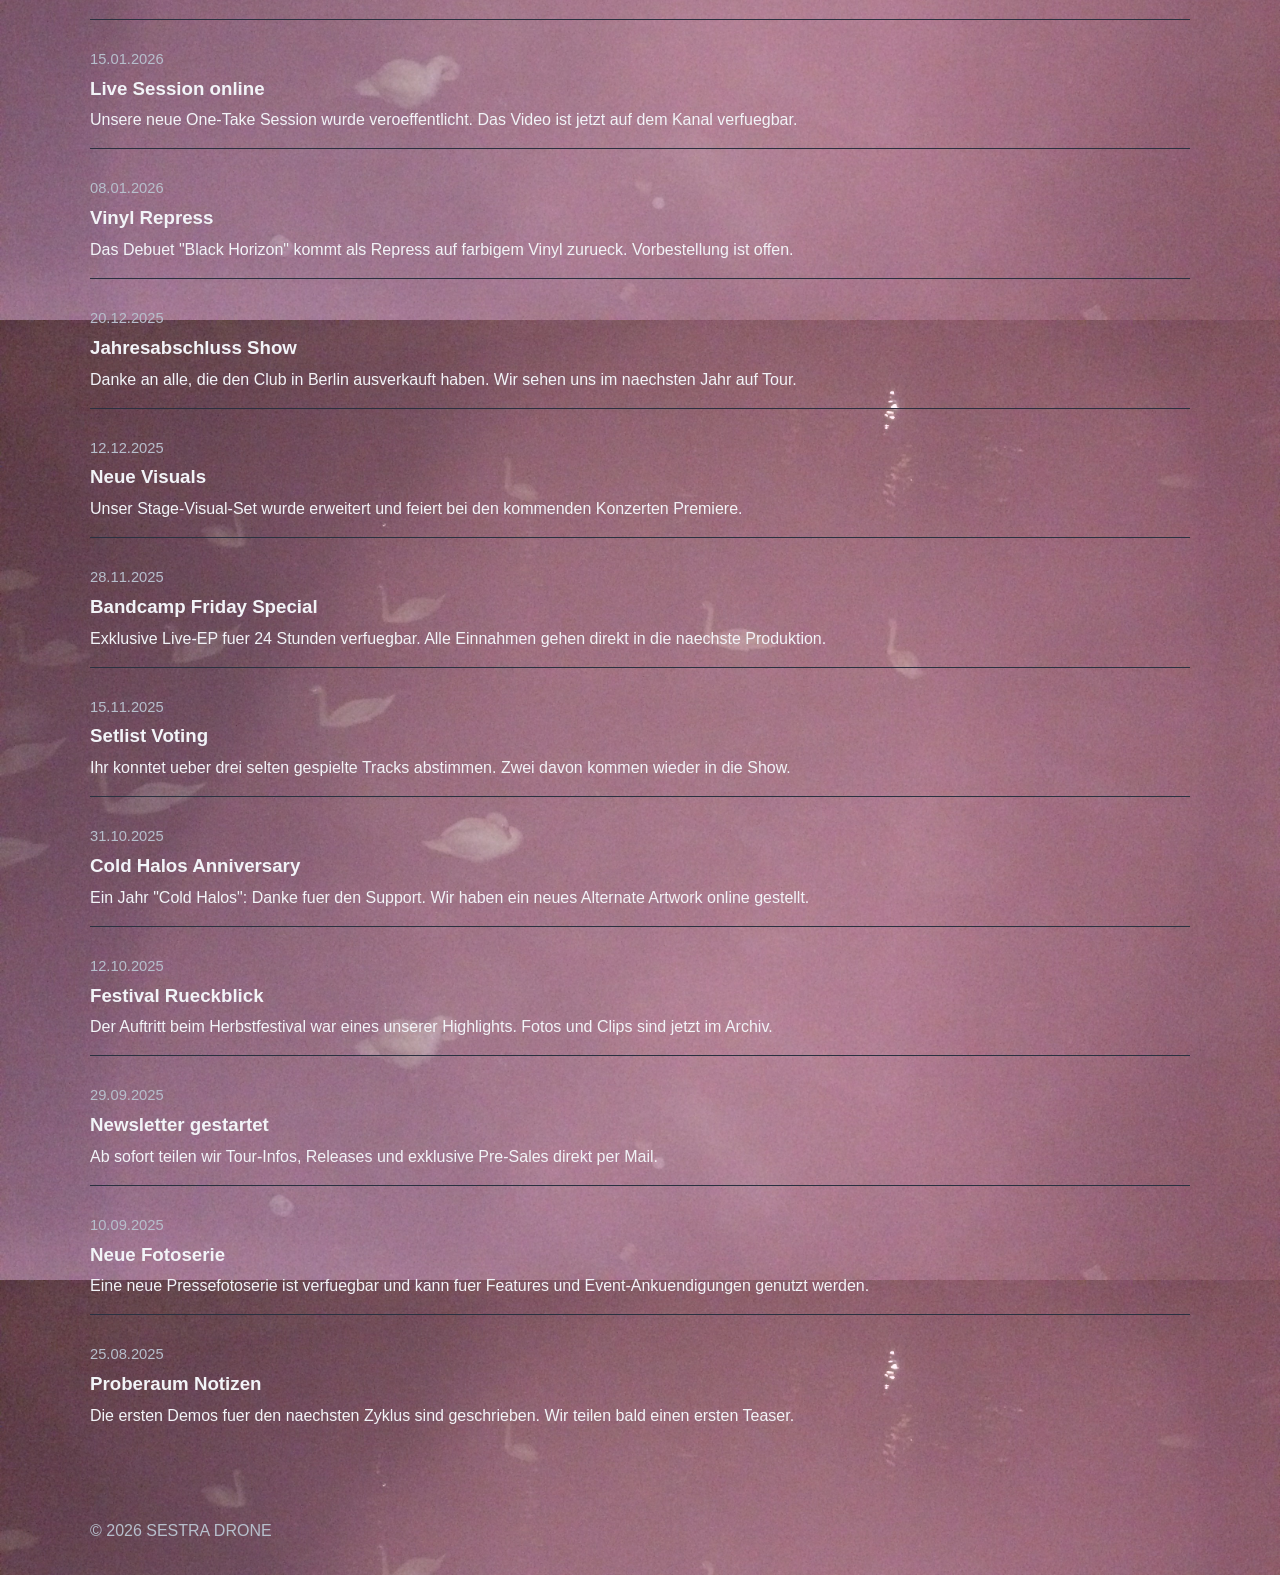
==== commit 7aa176ea: "ADD sestra logo" ====
--- a/index.html
+++ b/index.html
@@ -12,7 +12,9 @@
 
   <header class="site-header">
     <div class="container header-inner">
-      <a class="brand" href="index.html" aria-label="sestra Startseite">sestra</a>
+      <a class="brand" href="index.html" aria-label="SESTRA DRONE Startseite">
+        <img class="brand-logo" src="assets/img/logo.jpg" alt="SESTRA DRONE" />
+      </a>
       <nav aria-label="Hauptnavigation">
         <ul class="nav-list">
           <li><a aria-current="page" href="index.html">home</a></li>
@@ -27,7 +29,6 @@
   <main id="main-content">
     <section class="hero" aria-label="Band Hero">
       <div class="container hero-inner">
-        <h1>sestra</h1>
         <p class="lead">Minimalist post-rock from Berlin.</p>
       </div>
     </section>
--- a/assets/css/styles.css
+++ b/assets/css/styles.css
@@ -58,7 +58,7 @@
   background-image: url("../../assets/img/labute.JPG");
   background-repeat: repeat;
   background-size: contain;
-  background-position: center;
+  background-position: top;
   background-attachment: local;
 }
 
@@ -125,9 +125,16 @@
 }
 
 .brand {
-  font-weight: 800;
-  letter-spacing: 0.05em;
+  display: inline-flex;
+  align-items: center;
+  line-height: 0;
   text-decoration: none;
+  flex-shrink: 0;
+}
+
+.brand-logo {
+  height: clamp(30px, 6vw, 44px);
+  width: auto;
 }
 
 .nav-list {
@@ -152,12 +159,11 @@
 
 /* Hero */
 .hero {
-  min-height: 30vh;
+  min-height: 5vh;
   display: grid;
   align-items: end;
   background:
     linear-gradient(rgba(15, 17, 21, 0.35), rgba(15, 17, 21, 0.9)),
-    /*url("../../IMG_8023.JPG") center/cover no-repeat;*/
   border-bottom: 1px solid var(--line);
 }
 
@@ -185,21 +191,6 @@
   margin-bottom: 0.45rem;
 }
 
-.btn {
-  display: inline-block;
-  margin-top: 0.75rem;
-  padding: 0.55rem 0.9rem;
-  border-radius: 5px;
-  border: 1px solid transparent;
-  background: var(--accent);
-  color: #151515;
-  text-decoration: none;
-  font-weight: 700;
-}
-
-.btn:hover {
-  background: var(--accent-2);
-}
 
 .text-link {
   color: var(--accent-2);
